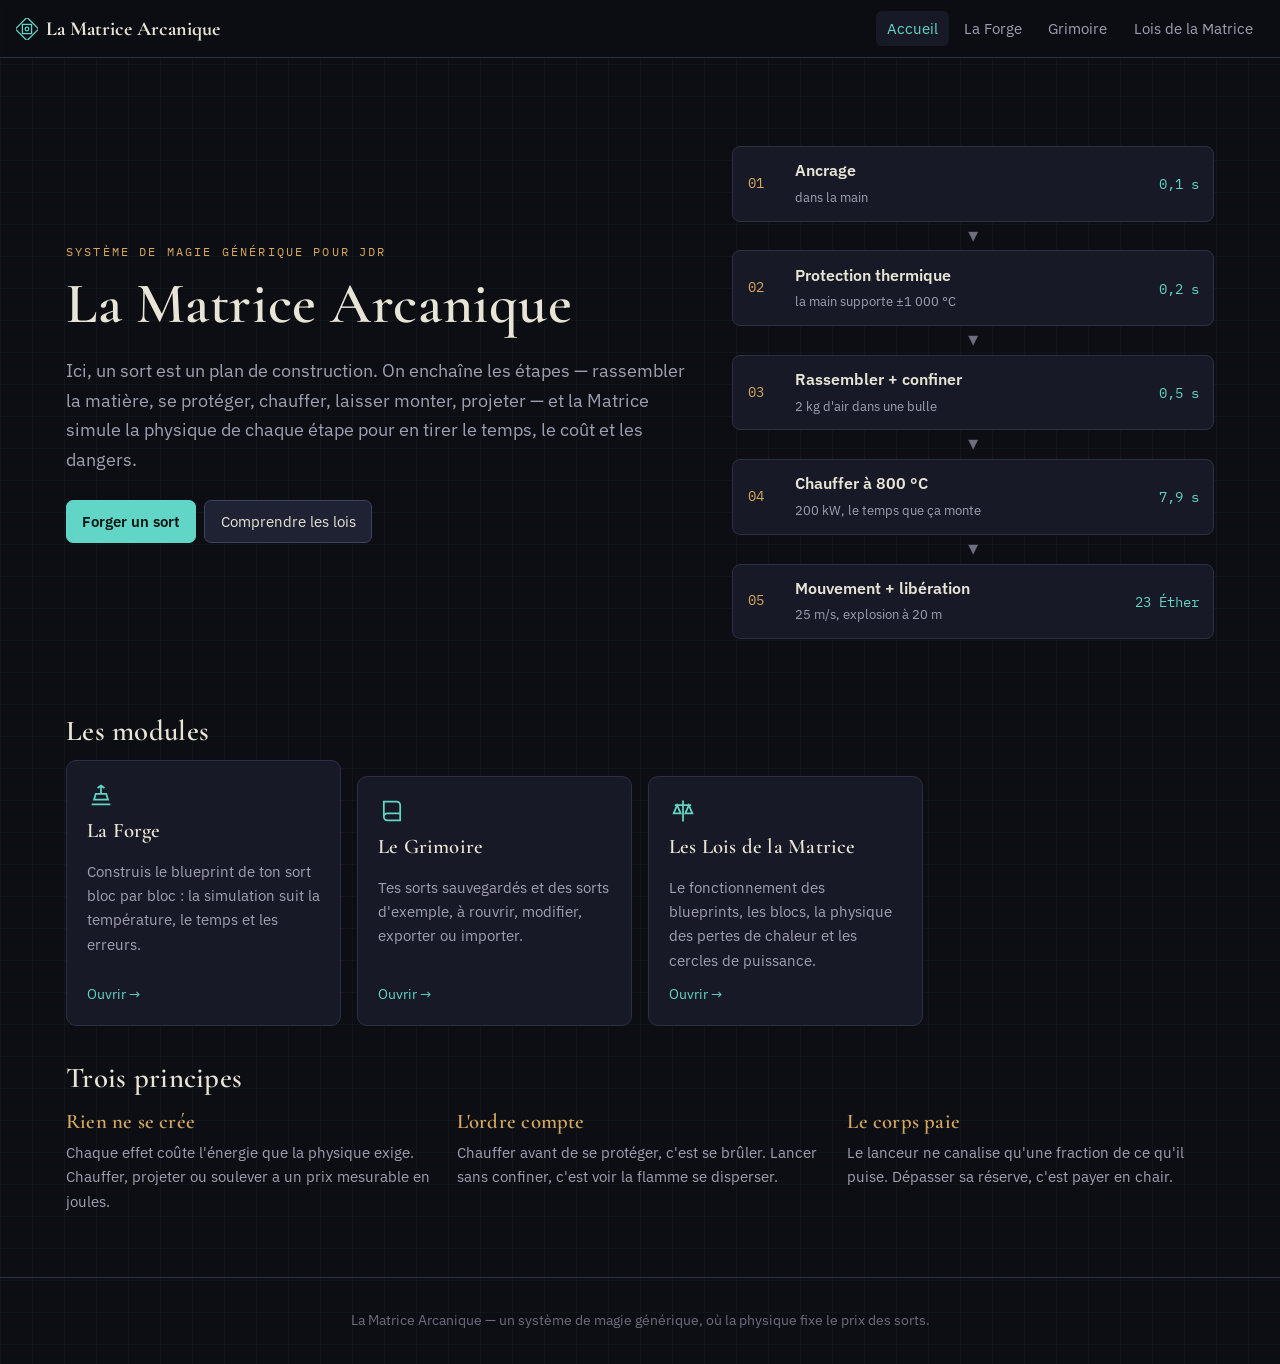
==== index.html @ a888a13f "Cache : version des scripts passée à v=6 pour charger les nouveaux ancrages Co-Authored-By: Claude O" ====
<!doctype html>
<html lang="fr">
<head>
  <meta charset="utf-8">
  <meta name="viewport" content="width=device-width, initial-scale=1">
  <title>La Matrice Arcanique</title>
  <meta name="description" content="Un système de magie générique et réaliste pour JDR : la physique fixe le prix de chaque sort.">
  <link rel="preconnect" href="https://fonts.googleapis.com">
  <link rel="preconnect" href="https://fonts.gstatic.com" crossorigin>
  <link href="https://fonts.googleapis.com/css2?family=Cormorant+Garamond:wght@500;600;700&family=IBM+Plex+Mono:wght@400;500&family=IBM+Plex+Sans:wght@400;500;600&display=swap" rel="stylesheet">
  <link rel="stylesheet" href="assets/style.css?v=6">
  <style>
    .hero { padding: 3.5rem 0 2.5rem; display: grid; grid-template-columns: 1.3fr 1fr; gap: 2.5rem; align-items: center; }
    .hero .chapeau { font-size: 1.15rem; margin: 1.2rem 0 1.6rem; }
    .chaine { display: flex; flex-direction: column; gap: 0.5rem; }
    .maillon {
      display: grid; grid-template-columns: 2.2rem 1fr auto; gap: 0.75rem; align-items: center;
      background: var(--surface); border: 1px solid var(--ligne); border-radius: 8px; padding: 0.7rem 0.9rem;
    }
    .maillon .n { font-family: var(--mono); color: var(--laiton); font-size: 0.85rem; }
    .maillon b { font-weight: 600; display: block; }
    .maillon small { color: var(--texte-doux); }
    .maillon .v { font-family: var(--mono); color: var(--arcane); font-size: 0.9rem; text-align: right; }
    .fleche { text-align: center; color: var(--texte-faible); font-size: 0.8rem; line-height: 1; }
    .module { display: flex; flex-direction: column; gap: 0.6rem; text-decoration: none; color: inherit; transition: border-color .2s, transform .2s; }
    .module:hover { border-color: var(--arcane); transform: translateY(-2px); }
    .module .ico { color: var(--arcane); }
    .module p { color: var(--texte-doux); margin: 0; font-size: 0.95rem; }
    .module .aller { margin-top: auto; color: var(--arcane); font-size: 0.9rem; }
    .piliers { display: grid; grid-template-columns: repeat(auto-fit, minmax(220px, 1fr)); gap: 1.5rem; margin-top: 1rem; }
    .piliers h3 { color: var(--laiton); }
    .piliers p { color: var(--texte-doux); margin: 0; font-size: 0.95rem; }
    @media (max-width: 820px) { .hero { grid-template-columns: 1fr; padding-top: 2rem; } }
  </style>
</head>
<body>
  <main class="page">
    <section class="hero">
      <div>
        <div class="surtitre">Système de magie générique pour JDR</div>
        <h1>La Matrice Arcanique</h1>
        <p class="chapeau">Ici, un sort est un plan de construction. On enchaîne les étapes — rassembler la matière, se protéger, chauffer, laisser monter, projeter — et la Matrice simule la physique de chaque étape pour en tirer le temps, le coût et les dangers.</p>
        <div class="actions">
          <a class="bouton principal" href="forge.html">Forger un sort</a>
          <a class="bouton" href="lois.html">Comprendre les lois</a>
        </div>
      </div>
      <div class="chaine" aria-label="Exemple de blueprint : boule de feu">
        <div class="maillon"><span class="n">01</span><div><b>Ancrage</b><small>dans la main</small></div><span class="v">0,1 s</span></div>
        <div class="fleche">▼</div>
        <div class="maillon"><span class="n">02</span><div><b>Protection thermique</b><small>la main supporte ±1 000 °C</small></div><span class="v">0,2 s</span></div>
        <div class="fleche">▼</div>
        <div class="maillon"><span class="n">03</span><div><b>Rassembler + confiner</b><small>2 kg d'air dans une bulle</small></div><span class="v">0,5 s</span></div>
        <div class="fleche">▼</div>
        <div class="maillon"><span class="n">04</span><div><b>Chauffer à 800 °C</b><small>200 kW, le temps que ça monte</small></div><span class="v">7,9 s</span></div>
        <div class="fleche">▼</div>
        <div class="maillon"><span class="n">05</span><div><b>Mouvement + libération</b><small>25 m/s, explosion à 20 m</small></div><span class="v">23 Éther</span></div>
      </div>
    </section>

    <h2>Les modules</h2>
    <div class="grille-cartes">
      <a class="carte module" href="forge.html">
        <svg class="ico" width="28" height="28" viewBox="0 0 24 24" fill="none" stroke="currentColor" stroke-width="1.5" aria-hidden="true"><path d="M4 20h16M6 16h12l-1.5-5h-9zM12 11V4M9 6l3-2 3 2"/></svg>
        <h3>La Forge</h3>
        <p>Construis le blueprint de ton sort bloc par bloc : la simulation suit la température, le temps et les erreurs.</p>
        <span class="aller">Ouvrir →</span>
      </a>
      <a class="carte module" href="grimoire.html">
        <svg class="ico" width="28" height="28" viewBox="0 0 24 24" fill="none" stroke="currentColor" stroke-width="1.5" aria-hidden="true"><path d="M5 4h11a3 3 0 0 1 3 3v13H8a3 3 0 0 1-3-3zM5 17a3 3 0 0 1 3-3h11"/></svg>
        <h3>Le Grimoire</h3>
        <p>Tes sorts sauvegardés et des sorts d'exemple, à rouvrir, modifier, exporter ou importer.</p>
        <span class="aller">Ouvrir →</span>
      </a>
      <a class="carte module" href="lois.html">
        <svg class="ico" width="28" height="28" viewBox="0 0 24 24" fill="none" stroke="currentColor" stroke-width="1.5" aria-hidden="true"><path d="M12 3v18M5 7h14M7 7l-3 7h6zM17 7l-3 7h6z"/></svg>
        <h3>Les Lois de la Matrice</h3>
        <p>Le fonctionnement des blueprints, les blocs, la physique des pertes de chaleur et les cercles de puissance.</p>
        <span class="aller">Ouvrir →</span>
      </a>
    </div>

    <h2>Trois principes</h2>
    <div class="piliers">
      <div><h3>Rien ne se crée</h3><p>Chaque effet coûte l'énergie que la physique exige. Chauffer, projeter ou soulever a un prix mesurable en joules.</p></div>
      <div><h3>L'ordre compte</h3><p>Chauffer avant de se protéger, c'est se brûler. Lancer sans confiner, c'est voir la flamme se disperser.</p></div>
      <div><h3>Le corps paie</h3><p>Le lanceur ne canalise qu'une fraction de ce qu'il puise. Dépasser sa réserve, c'est payer en chair.</p></div>
    </div>
  </main>
  <script src="assets/commun.js?v=6"></script>
</body>
</html>
---- assets/style.css ----
/* La Matrice Arcanique — style commun */
:root {
  --bg: #0d0e14;
  --bg-2: #12141d;
  --surface: #171a26;
  --surface-2: #1e2232;
  --ligne: #2b3045;
  --ligne-forte: #3c4361;
  --texte: #e8e4d6;
  --texte-doux: #a29fb2;
  --texte-faible: #6f6d80;
  --arcane: #62d6c6;
  --arcane-sombre: #2b6f68;
  --laiton: #d6a95e;
  --sur: #6fcf8a;
  --modere: #e0c35a;
  --eleve: #e8904e;
  --critique: #e2565a;
  --rayon: 10px;
  --serif: 'Cormorant Garamond', Georgia, serif;
  --sans: 'IBM Plex Sans', system-ui, sans-serif;
  --mono: 'IBM Plex Mono', ui-monospace, monospace;
  color-scheme: dark;
}

* { box-sizing: border-box; }
html { -webkit-text-size-adjust: 100%; }
body {
  margin: 0;
  background-color: var(--bg);
  background-image:
    linear-gradient(rgba(98, 214, 198, 0.035) 1px, transparent 1px),
    linear-gradient(90deg, rgba(98, 214, 198, 0.035) 1px, transparent 1px);
  background-size: 32px 32px;
  color: var(--texte);
  font-family: var(--sans);
  font-size: 16px;
  line-height: 1.6;
  min-height: 100vh;
}
a { color: var(--arcane); }
h1, h2, h3 { font-family: var(--serif); font-weight: 600; line-height: 1.15; letter-spacing: 0.01em; }
h1 { font-size: clamp(2.2rem, 6vw, 3.6rem); margin: 0; }
h2 { font-size: 1.8rem; margin: 2.2rem 0 0.8rem; }
h3 { font-size: 1.3rem; margin: 0 0 0.4rem; }
code, .mono { font-family: var(--mono); font-size: 0.9em; }

/* --- En-tête / navigation --- */
.barre {
  position: sticky; top: 0; z-index: 10;
  display: flex; align-items: center; gap: 1rem; justify-content: space-between;
  padding: 0.7rem 16px;
  background: rgba(13, 14, 20, 0.88);
  backdrop-filter: blur(8px);
  border-bottom: 1px solid var(--ligne);
}
.barre .marque {
  font-family: var(--serif); font-size: 1.25rem; font-weight: 700;
  color: var(--texte); text-decoration: none; white-space: nowrap;
  display: flex; align-items: center; gap: 0.5rem;
}
.barre .marque svg { color: var(--arcane); }
.barre nav { display: flex; gap: 0.25rem; overflow-x: auto; }
.barre nav a {
  color: var(--texte-doux); text-decoration: none; font-size: 0.92rem;
  padding: 0.35rem 0.7rem; border-radius: 6px; white-space: nowrap;
}
.barre nav a:hover { color: var(--texte); background: var(--surface); }
.barre nav a[aria-current="page"] { color: var(--arcane); background: var(--surface); }

.page { max-width: 1180px; margin: 0 auto; padding: 2rem 16px 4rem; }
.etroit { max-width: 820px; }
.chapeau { color: var(--texte-doux); font-size: 1.08rem; max-width: 62ch; }
.surtitre {
  font-family: var(--mono); font-size: 0.75rem; letter-spacing: 0.18em;
  text-transform: uppercase; color: var(--laiton); margin-bottom: 0.6rem;
}

/* --- Cartes --- */
.carte {
  background: var(--surface);
  border: 1px solid var(--ligne);
  border-radius: var(--rayon);
  padding: 1.25rem;
}
.carte + .carte { margin-top: 1rem; }
.grille-cartes { display: grid; grid-template-columns: repeat(auto-fill, minmax(250px, 1fr)); gap: 1rem; }

/* --- Formulaires --- */
label { display: block; font-size: 0.82rem; color: var(--texte-doux); margin-bottom: 0.25rem; }
input, select, textarea {
  width: 100%;
  background: var(--bg-2);
  color: var(--texte);
  border: 1px solid var(--ligne);
  border-radius: 7px;
  padding: 0.55rem 0.65rem;
  font: inherit; font-size: 0.95rem;
}
input:focus, select:focus, textarea:focus { outline: 2px solid var(--arcane-sombre); border-color: var(--arcane); }
textarea { resize: vertical; min-height: 4.5rem; }
.champ { margin-bottom: 0.85rem; }
.champs { display: grid; grid-template-columns: repeat(auto-fit, minmax(150px, 1fr)); gap: 0 0.85rem; }
.avec-unite { position: relative; }
.avec-unite input { padding-right: 3rem; }
.avec-unite .unite {
  position: absolute; right: 0.65rem; top: 50%; transform: translateY(-50%);
  font-family: var(--mono); font-size: 0.8rem; color: var(--texte-faible); pointer-events: none;
}

.bouton {
  display: inline-flex; align-items: center; gap: 0.45rem;
  background: var(--surface-2); color: var(--texte);
  border: 1px solid var(--ligne-forte); border-radius: 7px;
  padding: 0.55rem 0.95rem; font: inherit; font-size: 0.92rem;
  cursor: pointer; text-decoration: none; white-space: nowrap;
}
.bouton:hover { border-color: var(--arcane); color: var(--arcane); }
.bouton.principal { background: var(--arcane); color: #0b1514; border-color: var(--arcane); font-weight: 600; }
.bouton.principal:hover { background: #7fe3d5; color: #0b1514; }
.bouton.danger:hover { border-color: var(--critique); color: var(--critique); }
.bouton.petit { padding: 0.3rem 0.6rem; font-size: 0.82rem; }
.actions { display: flex; flex-wrap: wrap; gap: 0.5rem; }

/* --- Pastilles --- */
.pastille {
  display: inline-block; font-family: var(--mono); font-size: 0.7rem;
  padding: 0.12rem 0.45rem; border-radius: 99px; border: 1px solid var(--ligne-forte);
  color: var(--texte-doux); vertical-align: middle;
}
.pastille.rigoureux { color: var(--arcane); border-color: var(--arcane-sombre); }
.pastille.mixte { color: var(--laiton); border-color: #6b5530; }
.pastille.inspire { color: #c79bf0; border-color: #5b4475; }

/* --- Tableaux --- */
.table-wrap { overflow-x: auto; border: 1px solid var(--ligne); border-radius: var(--rayon); }
table { width: 100%; border-collapse: collapse; font-size: 0.92rem; }
th, td { text-align: left; padding: 0.6rem 0.8rem; border-bottom: 1px solid var(--ligne); vertical-align: top; }
th { background: var(--surface-2); font-weight: 600; color: var(--texte-doux); font-size: 0.8rem; text-transform: uppercase; letter-spacing: 0.05em; }
tr:last-child td { border-bottom: none; }
td.num { font-family: var(--mono); white-space: nowrap; }

.formule {
  font-family: var(--mono); background: var(--bg-2); border: 1px solid var(--ligne);
  border-left: 3px solid var(--arcane); border-radius: 6px;
  padding: 0.6rem 0.85rem; margin: 0.6rem 0; overflow-x: auto; white-space: nowrap;
}

.notification {
  position: fixed; left: 50%; bottom: 1.5rem; transform: translateX(-50%) translateY(150%);
  background: var(--surface-2); border: 1px solid var(--arcane-sombre); color: var(--texte);
  padding: 0.65rem 1.1rem; border-radius: 8px; transition: transform 0.25s ease, opacity 0.25s; z-index: 50;
  opacity: 0; visibility: hidden;
  max-width: calc(100% - 32px);
}
.notification.visible { transform: translateX(-50%) translateY(0); opacity: 1; visibility: visible; }

.vide { color: var(--texte-faible); text-align: center; padding: 2rem 1rem; border: 1px dashed var(--ligne-forte); border-radius: var(--rayon); }

footer.pied { text-align: center; color: var(--texte-faible); font-size: 0.85rem; padding: 2rem 16px; border-top: 1px solid var(--ligne); }

@media (max-width: 600px) {
  .barre { flex-direction: column; align-items: flex-start; gap: 0.4rem; }
  .barre nav { width: 100%; max-width: 100%; }
  h2 { font-size: 1.5rem; }
}
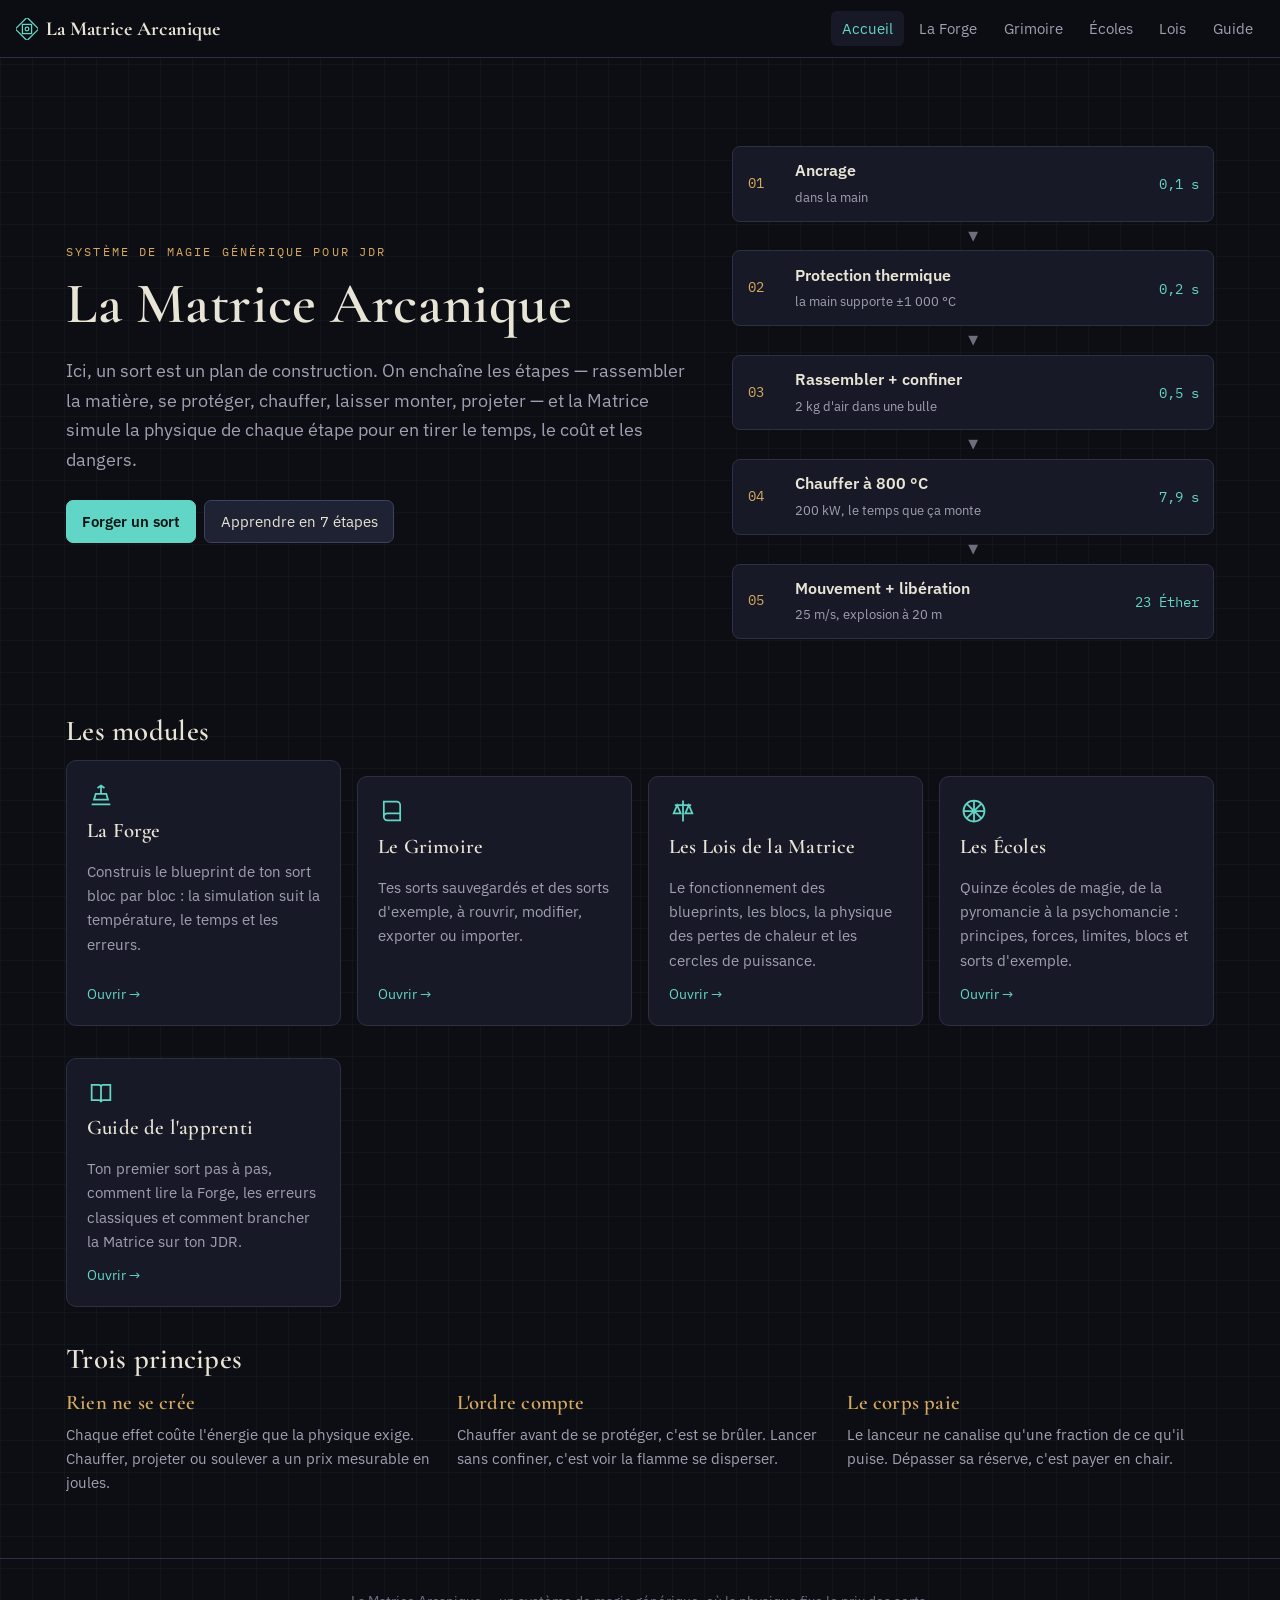
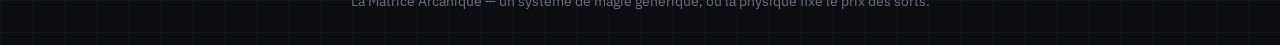
==== commit 0da2ce30: "Nouveau contenu : famille Vie & esprit, 11 blocs, 11 sorts, pages Écoles et Guide Blocs : diagnostiq" ====
--- a/index.html
+++ b/index.html
@@ -8,7 +8,7 @@
   <link rel="preconnect" href="https://fonts.googleapis.com">
   <link rel="preconnect" href="https://fonts.gstatic.com" crossorigin>
   <link href="https://fonts.googleapis.com/css2?family=Cormorant+Garamond:wght@500;600;700&family=IBM+Plex+Mono:wght@400;500&family=IBM+Plex+Sans:wght@400;500;600&display=swap" rel="stylesheet">
-  <link rel="stylesheet" href="assets/style.css?v=6">
+  <link rel="stylesheet" href="assets/style.css?v=12">
   <style>
     .hero { padding: 3.5rem 0 2.5rem; display: grid; grid-template-columns: 1.3fr 1fr; gap: 2.5rem; align-items: center; }
     .hero .chapeau { font-size: 1.15rem; margin: 1.2rem 0 1.6rem; }
@@ -42,7 +42,7 @@
         <p class="chapeau">Ici, un sort est un plan de construction. On enchaîne les étapes — rassembler la matière, se protéger, chauffer, laisser monter, projeter — et la Matrice simule la physique de chaque étape pour en tirer le temps, le coût et les dangers.</p>
         <div class="actions">
           <a class="bouton principal" href="forge.html">Forger un sort</a>
-          <a class="bouton" href="lois.html">Comprendre les lois</a>
+          <a class="bouton" href="guide.html">Apprendre en 7 étapes</a>
         </div>
       </div>
       <div class="chaine" aria-label="Exemple de blueprint : boule de feu">
@@ -78,6 +78,18 @@
         <p>Le fonctionnement des blueprints, les blocs, la physique des pertes de chaleur et les cercles de puissance.</p>
         <span class="aller">Ouvrir →</span>
       </a>
+      <a class="carte module" href="ecoles.html">
+        <svg class="ico" width="28" height="28" viewBox="0 0 24 24" fill="none" stroke="currentColor" stroke-width="1.5" aria-hidden="true"><circle cx="12" cy="12" r="9"/><path d="M12 3v18M3 12h18M5.6 5.6l12.8 12.8M18.4 5.6 5.6 18.4"/></svg>
+        <h3>Les Écoles</h3>
+        <p>Quinze écoles de magie, de la pyromancie à la psychomancie : principes, forces, limites, blocs et sorts d'exemple.</p>
+        <span class="aller">Ouvrir →</span>
+      </a>
+      <a class="carte module" href="guide.html">
+        <svg class="ico" width="28" height="28" viewBox="0 0 24 24" fill="none" stroke="currentColor" stroke-width="1.5" aria-hidden="true"><path d="M4 5h6a2 2 0 0 1 2 2v13a2 2 0 0 0-2-2H4zM20 5h-6a2 2 0 0 0-2 2v13a2 2 0 0 1 2-2h6z"/></svg>
+        <h3>Guide de l'apprenti</h3>
+        <p>Ton premier sort pas à pas, comment lire la Forge, les erreurs classiques et comment brancher la Matrice sur ton JDR.</p>
+        <span class="aller">Ouvrir →</span>
+      </a>
     </div>
 
     <h2>Trois principes</h2>
@@ -87,6 +99,8 @@
       <div><h3>Le corps paie</h3><p>Le lanceur ne canalise qu'une fraction de ce qu'il puise. Dépasser sa réserve, c'est payer en chair.</p></div>
     </div>
   </main>
-  <script src="assets/commun.js?v=6"></script>
+  <script src="assets/matrice.js?v=12"></script>
+  <script src="assets/commun.js?v=12"></script>
+  <script type="module" src="assets/compte.js?v=12"></script>
 </body>
 </html>
--- a/assets/style.css
+++ b/assets/style.css
@@ -164,3 +164,105 @@
   .barre nav { width: 100%; max-width: 100%; }
   h2 { font-size: 1.5rem; }
 }
+
+/* --- Comptes --- */
+.barre { flex-wrap: nowrap; }
+.barre nav { flex: 1; justify-content: flex-end; }
+.compte { flex-shrink: 0; display: flex; align-items: center; }
+.menu-compte { position: relative; }
+.menu-compte summary {
+  list-style: none; cursor: pointer; width: 32px; height: 32px; border-radius: 50%;
+  border: 1px solid var(--ligne-forte); overflow: hidden; display: grid; place-items: center;
+  background: var(--surface-2); color: var(--arcane); font-weight: 600;
+}
+.menu-compte summary::-webkit-details-marker { display: none; }
+.menu-compte summary img { width: 100%; height: 100%; object-fit: cover; }
+.menu-compte-panneau {
+  position: absolute; right: 0; top: calc(100% + 8px); min-width: 220px; z-index: 20;
+  background: var(--surface); border: 1px solid var(--ligne-forte); border-radius: 9px;
+  padding: 0.8rem; display: flex; flex-direction: column; gap: 0.35rem; box-shadow: 0 12px 30px rgba(0,0,0,.4);
+}
+.menu-compte-panneau small { color: var(--texte-faible); word-break: break-all; }
+.menu-compte-panneau a { font-size: 0.9rem; margin-top: 0.3rem; }
+.lien-btn { background: none; border: none; padding: 0; color: var(--arcane); font: inherit; font-size: 0.9rem; cursor: pointer; text-align: left; text-decoration: underline; text-underline-offset: 2px; }
+.lien-btn:hover { color: #7fe3d5; }
+.lien-btn[hidden] { display: none; }
+.statut-compte { font-size: 0.9rem; color: var(--texte-doux); background: var(--surface); border: 1px solid var(--ligne); border-left: 3px solid var(--arcane); border-radius: 8px; padding: 0.6rem 0.85rem; max-width: 62ch; }
+.statut-compte:empty { display: none; }
+.statut-compte .sync { color: var(--texte-faible); }
+
+.fenetre-compte {
+  width: min(400px, calc(100% - 32px)); background: var(--surface); color: var(--texte);
+  border: 1px solid var(--ligne-forte); border-radius: 12px; padding: 1.5rem; position: relative;
+}
+.fenetre-compte::backdrop { background: rgba(5, 6, 10, 0.7); backdrop-filter: blur(3px); }
+.fenetre-compte h2 { margin: 0 0 0.2rem; font-size: 1.7rem; }
+.fc-sous { margin: 0 0 1.1rem; color: var(--texte-doux); font-size: 0.92rem; }
+.fermer-f { position: absolute; top: 0.8rem; right: 0.8rem; margin: 0; }
+.fermer { background: none; border: none; color: var(--texte-faible); font-size: 1rem; cursor: pointer; padding: 0.3rem; }
+.fermer:hover { color: var(--texte); }
+.fc-fournisseurs { display: flex; flex-direction: column; gap: 0.5rem; }
+.fc-large { width: 100%; justify-content: center; }
+.fc-ou { display: flex; align-items: center; gap: 0.7rem; margin: 1.1rem 0; color: var(--texte-faible); font-size: 0.8rem; }
+.fc-ou::before, .fc-ou::after { content: ''; flex: 1; height: 1px; background: var(--ligne); }
+.fc-erreur { color: #f2b5b6; font-size: 0.85rem; min-height: 1.2em; margin: 0 0 0.6rem; }
+.fc-erreur:empty { min-height: 0; margin: 0; }
+.fc-liens { display: flex; flex-direction: column; gap: 0.4rem; margin-top: 1rem; align-items: flex-start; }
+#fc-champ-nom[hidden] { display: none; }
+
+@media (max-width: 600px) {
+  .barre { flex-wrap: wrap; flex-direction: row; }
+  .barre nav { order: 3; flex: 1 1 100%; width: 100%; justify-content: flex-start; }
+}
+
+/* --- Menus natifs restants : flèche personnalisée --- */
+select {
+  appearance: none; -webkit-appearance: none; cursor: pointer;
+  padding-right: 2.2rem;
+  background-image: url("data:image/svg+xml,%3Csvg xmlns='http://www.w3.org/2000/svg' width='12' height='12' viewBox='0 0 12 12'%3E%3Cpath d='M2.5 4.5 6 8l3.5-3.5' fill='none' stroke='%2362d6c6' stroke-width='1.6' stroke-linecap='round' stroke-linejoin='round'/%3E%3C/svg%3E");
+  background-repeat: no-repeat; background-position: right 0.75rem center;
+}
+select:hover { border-color: var(--ligne-forte); }
+select option { background: var(--surface); color: var(--texte); }
+
+/* --- Sélecteurs visuels --- */
+.choix-bouton {
+  width: 100%; display: flex; align-items: center; gap: 0.65rem; text-align: left;
+  background: var(--bg-2); color: var(--texte); border: 1px solid var(--ligne); border-radius: 8px;
+  padding: 0.45rem 0.6rem; font: inherit; cursor: pointer; min-height: 2.75rem;
+  transition: border-color .15s, background-color .15s;
+}
+.choix-bouton:hover { border-color: var(--ligne-forte); background: #151827; }
+.choix-bouton:focus-visible { outline: 2px solid var(--arcane-sombre); border-color: var(--arcane); }
+.choix-bouton[aria-expanded="true"] { border-color: var(--c, var(--arcane)); box-shadow: 0 0 0 3px color-mix(in srgb, var(--c, var(--arcane)) 18%, transparent); }
+.choix-ico {
+  flex-shrink: 0; width: 2rem; height: 2rem; border-radius: 7px; display: grid; place-items: center; font-size: 1.05rem; line-height: 1;
+  background: color-mix(in srgb, var(--c, var(--arcane)) 14%, transparent);
+  border: 1px solid color-mix(in srgb, var(--c, var(--arcane)) 35%, transparent);
+}
+.choix-txt { flex: 1; min-width: 0; display: flex; flex-direction: column; gap: 0.1rem; }
+.choix-nom { font-size: 0.93rem; line-height: 1.25; }
+.choix-tags { font-family: var(--mono); font-size: 0.7rem; color: var(--c, var(--arcane)); opacity: 0.9; white-space: nowrap; overflow: hidden; text-overflow: ellipsis; }
+.choix-chevron { flex-shrink: 0; color: var(--texte-faible); display: grid; place-items: center; transition: transform .15s; }
+.choix-bouton[aria-expanded="true"] .choix-chevron { transform: rotate(180deg); color: var(--c, var(--arcane)); }
+
+.choix-panneau {
+  position: fixed; z-index: 60; overflow-y: auto; overscroll-behavior: contain;
+  background: var(--surface); border: 1px solid var(--ligne-forte); border-radius: 11px;
+  box-shadow: 0 18px 50px rgba(0, 0, 0, 0.55), 0 0 0 1px rgba(0, 0, 0, 0.2);
+  padding: 0.6rem; animation: choix-in .12s ease-out;
+}
+@keyframes choix-in { from { opacity: 0; transform: translateY(-4px); } to { opacity: 1; transform: none; } }
+.choix-titre { font-family: var(--mono); font-size: 0.68rem; letter-spacing: 0.14em; text-transform: uppercase; color: var(--texte-faible); padding: 0.15rem 0.3rem 0.5rem; }
+.choix-grille { display: grid; grid-template-columns: 1fr; gap: 0.35rem; }
+.choix-panneau.large .choix-grille { grid-template-columns: repeat(auto-fill, minmax(260px, 1fr)); }
+.choix-option {
+  display: flex; align-items: flex-start; gap: 0.6rem; text-align: left; width: 100%;
+  background: var(--bg-2); color: var(--texte); border: 1px solid var(--ligne); border-radius: 8px;
+  padding: 0.55rem 0.6rem; font: inherit; cursor: pointer; transition: border-color .12s, background-color .12s;
+}
+.choix-option:hover, .choix-option:focus-visible { outline: none; border-color: color-mix(in srgb, var(--c, var(--arcane)) 60%, transparent); background: #171b2b; }
+.choix-option[aria-selected="true"] { border-color: var(--c, var(--arcane)); background: color-mix(in srgb, var(--c, var(--arcane)) 10%, var(--bg-2)); }
+.choix-option[aria-selected="true"] .choix-nom::after { content: ' ✓'; color: var(--c, var(--arcane)); }
+.choix-option .choix-tags { white-space: normal; }
+.choix-note { font-size: 0.78rem; color: var(--texte-doux); line-height: 1.35; display: -webkit-box; -webkit-line-clamp: 3; -webkit-box-orient: vertical; overflow: hidden; margin-top: 0.15rem; }
